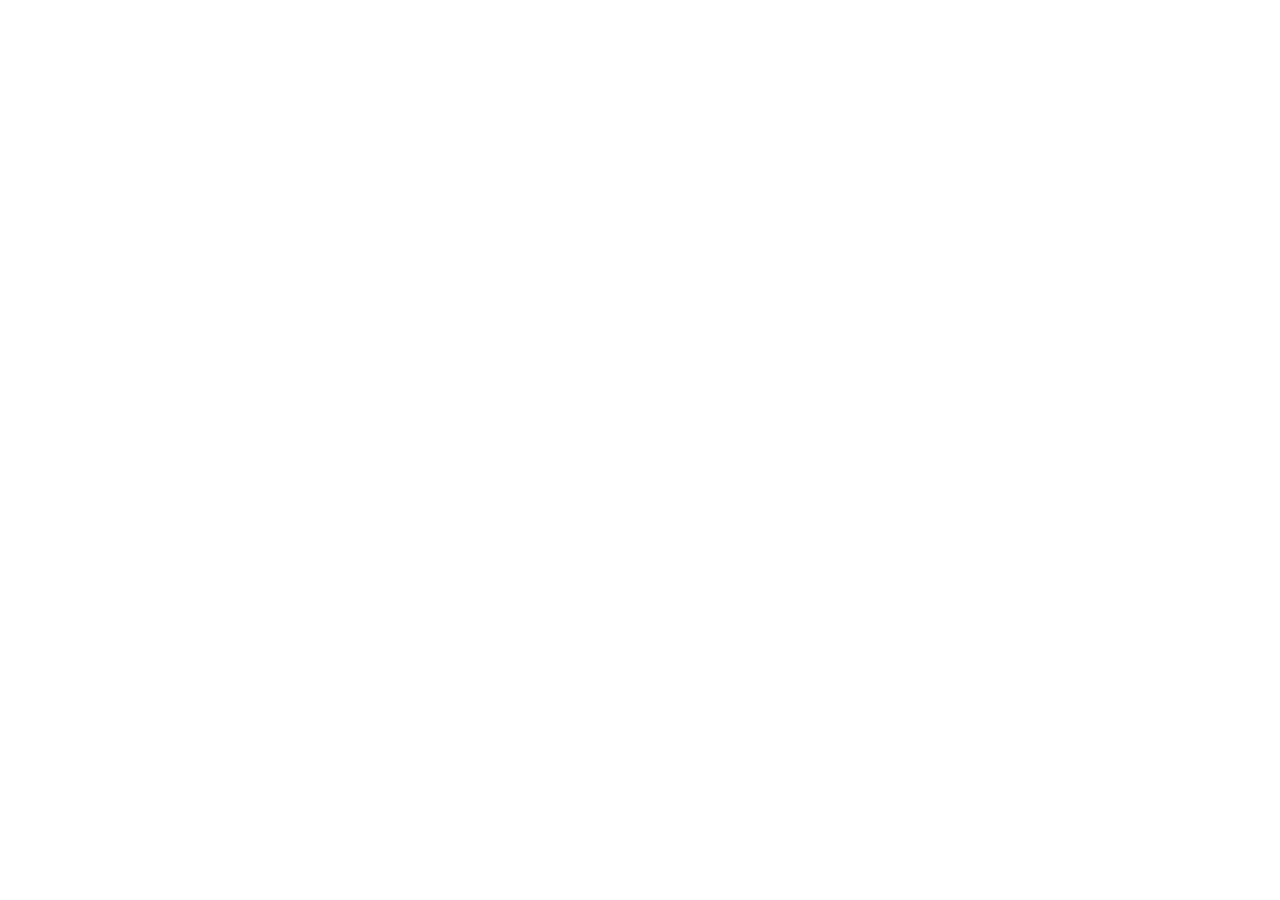
==== index.html @ 2cf87802 "coding on windows is so much better bruh" ====
<!DOCTYPE html>
<html lang="en">
    <head>
        <link rel="stylesheet" href="nav.css">
        <link rel="stylesheet" href="index.css">
        <meta name="viewport" content="width=device-width, initial-scale=1.0">
        <title>BDBDMN | The Data</title>
    </head>
    <body>
        <div class="statistics-container">
            <div class="graph-container">
            </div>
            <div class="timeline-container">
            </div>
            <div class="bios-container">
            </div>
        </div>
        <div class="movie-grid" id="post-chris-grid">
        </div>
        <div class="movie-grid" id="pre-chris-grid">
        </div>
        <script src="script.js"></script>
    </body>
</html>
---- index.css ----
.movie-grid {
    display: grid;
    grid-template-columns: repeat(auto-fit, minmax(100px, 1fr));
    justify-items: center;
    gap: 1rem;
}

#pre-chris-grid {
    column-count: 3;

}

#post-chris-grid {
    column-count: 4;
}



.film-card {
    padding: 1rem;
    margin: 1rem;
}

.card-poster {
    max-width: 100%;
    height: auto;
}

.date {
    max-width: 50%;
}

.choice-of {
    max-width: 50%;
}

.card-text {
    display: flex;
    flex-wrap: nowrap;
    overflow: hidden;
}
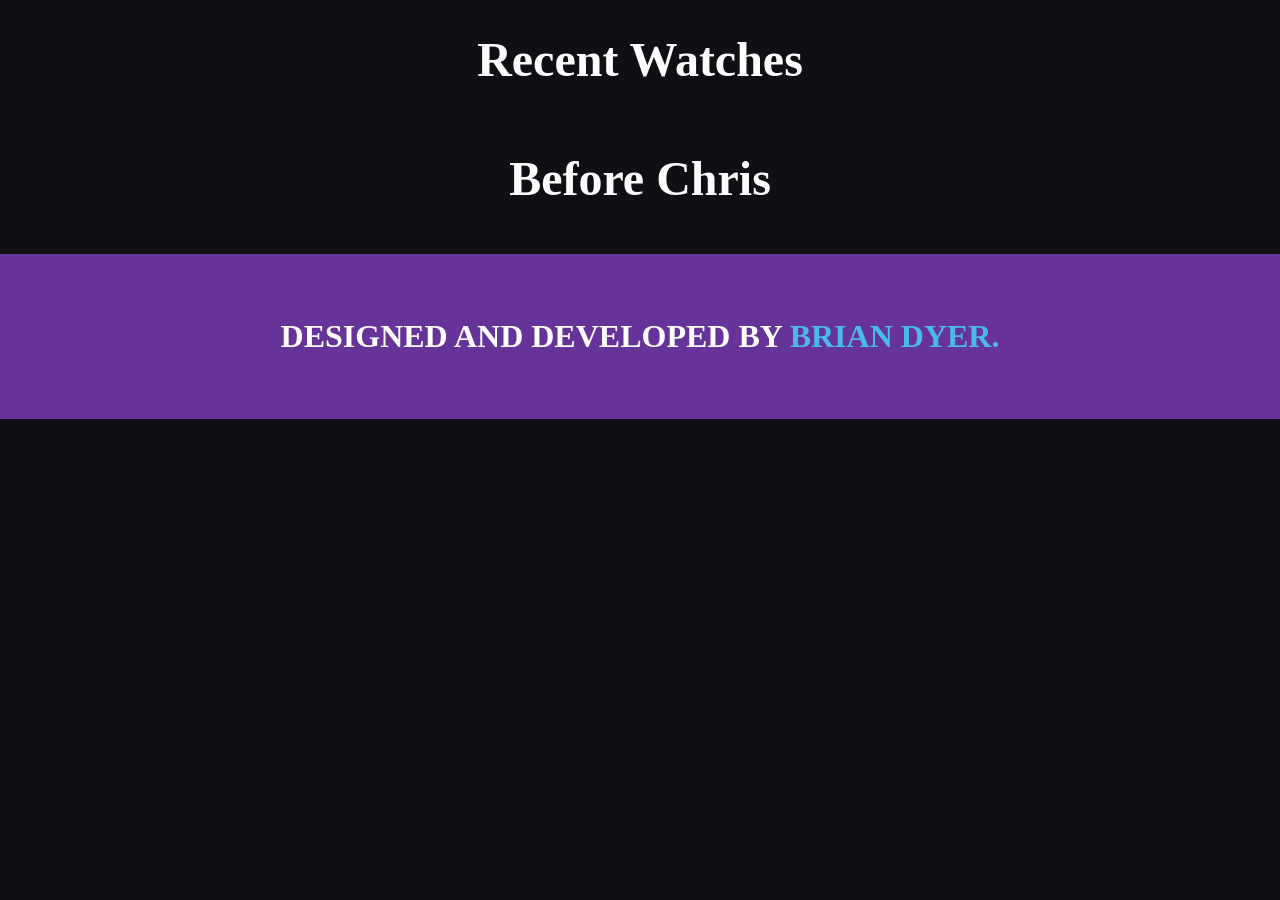
==== commit 9e68afef: "updated styles???" ====
--- a/index.html
+++ b/index.html
@@ -15,10 +15,19 @@
             <div class="bios-container">
             </div>
         </div>
-        <div class="movie-grid" id="post-chris-grid">
-        </div>
-        <div class="movie-grid" id="pre-chris-grid">
-        </div>
+        <section id="post-chris-era">
+            <h2>Recent Watches</h2>
+            <div class="movie-grid" id="post-chris-grid">
+            </div>
+        </section>
+        <section id="pre-chris-era">
+            <h2>Before Chris</h2>
+            <div class="movie-grid" id="pre-chris-grid">
+            </div>
+        </section>
+        <footer>
+            <p>DESIGNED AND DEVELOPED BY <a href="https://briandyer.com" target="_blank">BRIAN DYER.</a></p>
+        </footer>
         <script src="script.js"></script>
     </body>
 </html>
--- a/nav.css
+++ b/nav.css
@@ -0,0 +1,56 @@
+* {
+    margin: 0;
+    padding: 0;
+    clear: both;
+    box-sizing: border-box;
+}
+
+:root {
+    --blck: hsl(276, 14%, 7%);
+    --whte: hsl(240, 20%, 99%);
+    --prple: hsl(270, 50%, 40%);
+    --ddsprple: hsl(270, 30%, 15%);
+    --ldsprple: hsl(270, 64%, 75%);
+    --bl: hsl(199, 82%, 61%);
+
+    --jacob: #38FCC8;
+    --sam: #F5F5DC;
+    --brian: #F4CB2A;
+    --chris: #1E286E;
+
+    --dblue: hsl(233, 57%, 17%);
+}
+
+html {
+    scroll-behavior: smooth;
+    -ms-overflow-style: none;  /* IE and Edge */
+    scrollbar-width: none;  /* Firefox */
+}
+
+html::-webkit-scrollbar {
+    display: none; /* Chrome and the rest */
+}
+
+body {
+    background-color: var(--blck);
+    color: var(--whte);
+}
+
+a {
+    text-decoration: none;
+    color: var(--bl);
+    transition: 0.3s ease;
+}
+
+a:hover {
+    text-decoration: underline;
+}
+
+footer {
+    background-color: var(--prple);
+    color: var(--whte);
+    font-size: 2rem;
+    padding: 4rem 0;
+    text-align:center;
+    font-weight: 800;
+}
--- a/index.css
+++ b/index.css
@@ -1,41 +1,84 @@
 .movie-grid {
     display: grid;
-    grid-template-columns: repeat(auto-fit, minmax(100px, 1fr));
-    justify-items: center;
     gap: 1rem;
+    justify-self: center;
+    margin: 1rem;
 }
 
 #pre-chris-grid {
-    column-count: 3;
-
+    grid-template-columns: repeat(3, 1fr);
+    max-width: 45%;
 }
 
 #post-chris-grid {
-    column-count: 4;
+    grid-template-columns: repeat(4, 1fr);
+    max-width: 60%;
 }
 
-
+h2 {
+    font-size: 3rem;
+    text-align: center;
+    margin: 2rem;
+}
 
 .film-card {
+    display: flex;
+    flex-direction: column;
     padding: 1rem;
-    margin: 1rem;
+    background-color: var(--ddsprple);
+    color: var(--whte);
+    justify-content: center;
 }
 
 .card-poster {
-    max-width: 100%;
+    width: 100%;
     height: auto;
-}
-
-.date {
-    max-width: 50%;
-}
-
-.choice-of {
-    max-width: 50%;
+    border-radius: 10px;
+    aspect-ratio: 150/225;
 }
 
 .card-text {
     display: flex;
     flex-wrap: nowrap;
-    overflow: hidden;
+    justify-content: space-between;
+    align-items: center;
+    width: 100%;
+    padding: 16px 0 0 0;
+    height: auto;
+}
+
+.date {
+    font-weight: bold;
+}
+
+.choice-of {
+    border-radius: 10px;
+    padding: 8px 16px;
+    border: 4px solid var(--blck);
+    box-shadow: 0 6px 0 var(--blck);
+    font-weight: bold;
+}
+
+.jacob {
+    background-color: var(--jacob);
+    color: var(--blck);
+}
+
+.sam {
+    background-color: var(--sam);
+    color: var(--blck);
+}
+
+.brian {
+    background-color: var(--brian);
+    color: var(--blck);
+}
+
+.chris {
+    background-color: var(--chris);
+    color: var(--whte);
+}
+
+.statistics-container {
+    background-color: lightblue;
 }
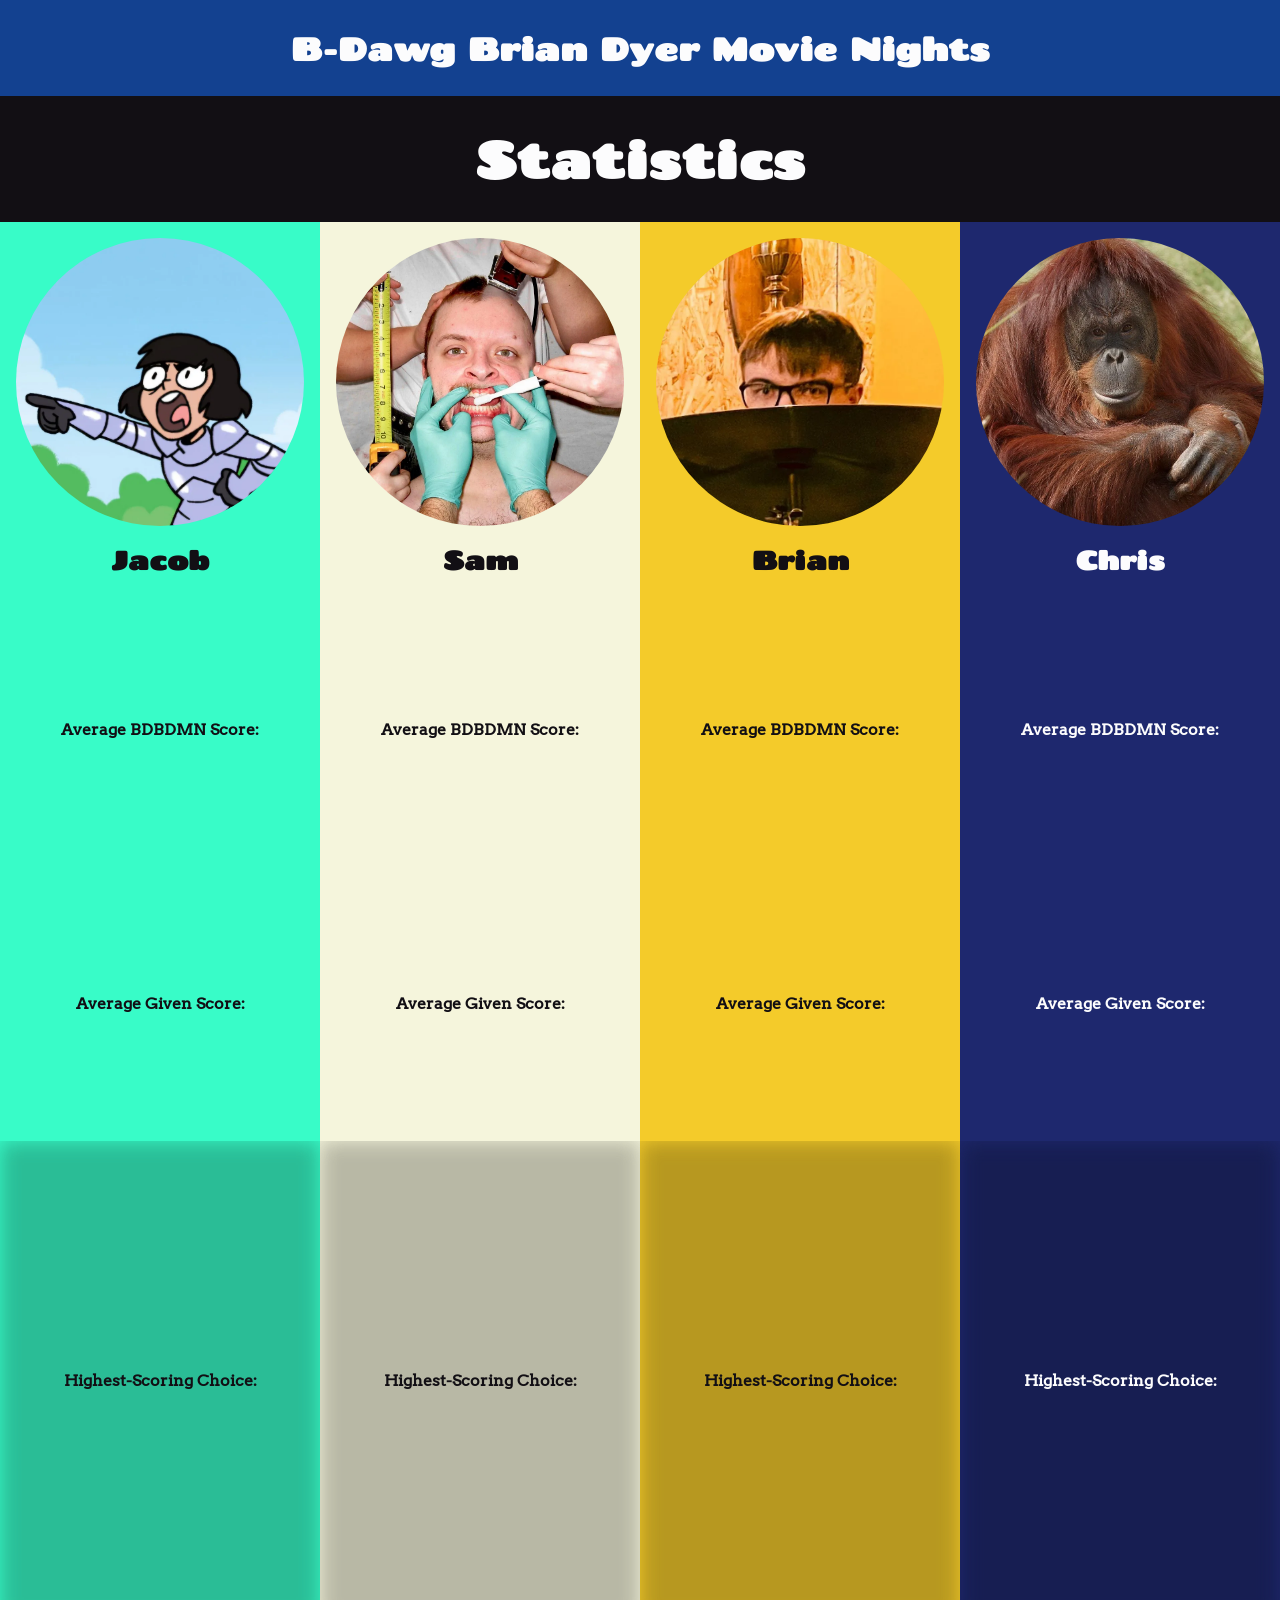
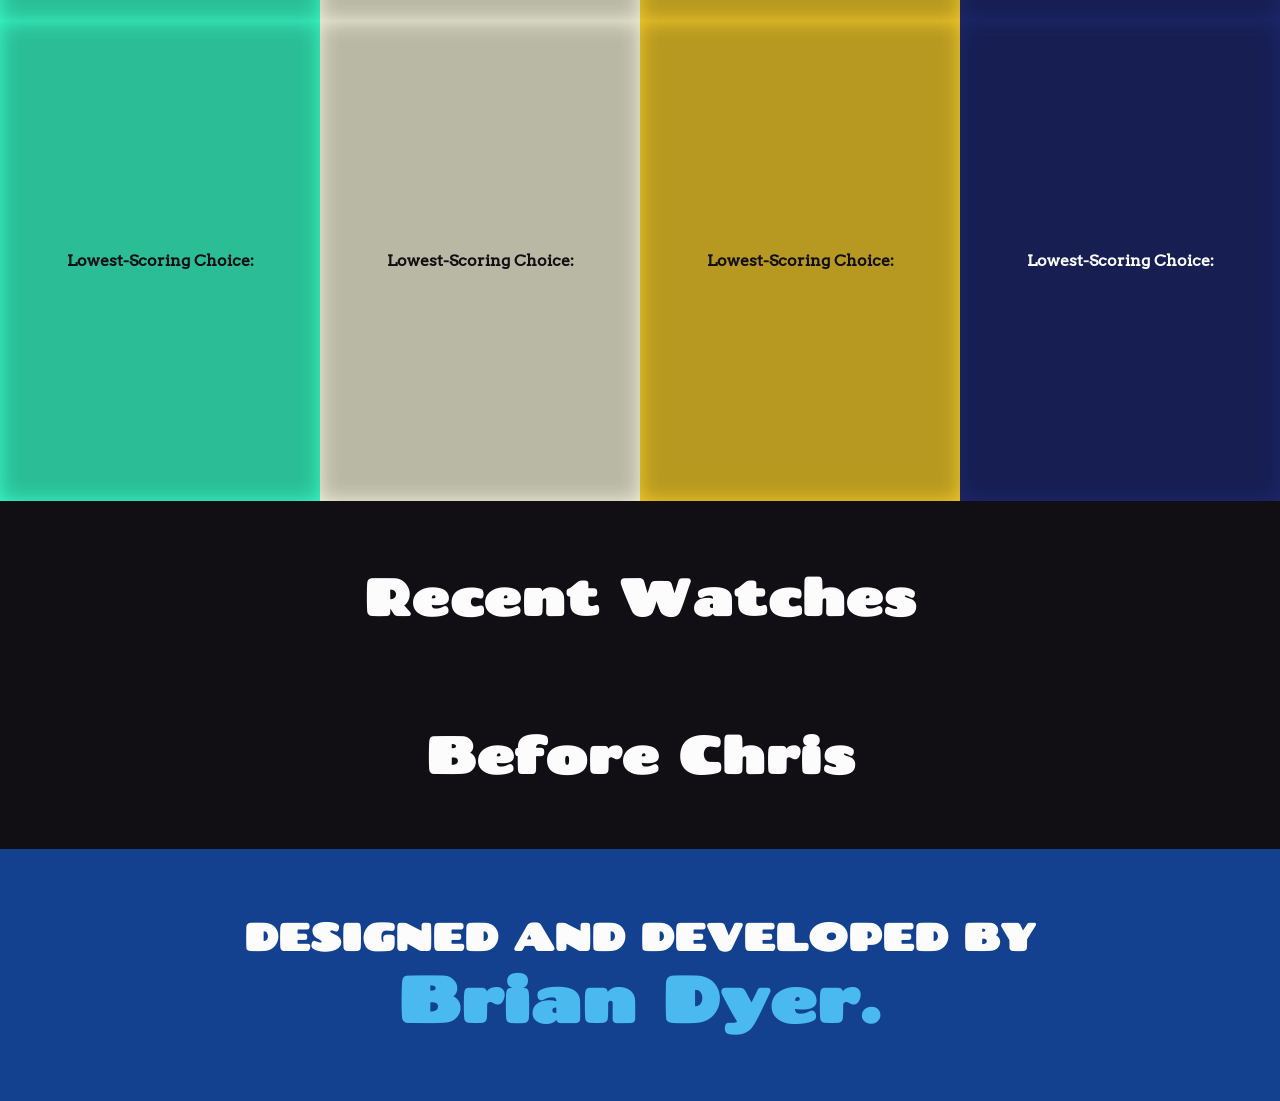
==== commit 738d56bd: "BDBDMN site 1.0" ====
--- a/index.html
+++ b/index.html
@@ -4,17 +4,120 @@
         <link rel="stylesheet" href="nav.css">
         <link rel="stylesheet" href="index.css">
         <meta name="viewport" content="width=device-width, initial-scale=1.0">
-        <title>BDBDMN | The Data</title>
+        <title>The Data | BDBDMN</title>
     </head>
     <body>
-        <div class="statistics-container">
+        <header>
+            <p class="header-desktop-txt" style="font-family:Chango;">B-Dawg Brian Dyer Movie Nights</p>
+            <p class="header-mobile-txt" style="font-family:Chango;">BDBDMNs</p>
+        </header>
+        <main>
+        <section id="statistics">
+            <h2>Statistics</h2>
             <div class="graph-container">
+                <iframe src="https://docs.google.com/spreadsheets/d/e/2PACX-1vRkmcyiRvSIhRBZUpistW24n8Ms2IXvwdMl06HRx-TnphZ68nb3LvlUXlh3KBh555neoDAcR_8OMEHD/pubchart?oid=394216943&amp;format=interactive"></iframe>
             </div>
             <div class="timeline-container">
             </div>
             <div class="bios-container">
+                <div class="jacob" id="jacob-bio">
+                    <img src="images/jacob.webp">
+                    <h3>Jacob</h3>
+                    <div id="jacob-bio-stats">
+                        <div class="bio-section" id="avg-bdbdmn">
+                            <h4>Average BDBDMN Score:</h4>
+                        </div>
+                        <div class="bio-section" id="avg-given">
+                            <h4>Average Given Score:</h4>
+                        </div>
+                        <div class="bio-section" id="high-choice">
+                            <div class="stats-text">
+                                <h4>Highest-Scoring Choice:</h4>
+                                <h4 id="stats-title"></h4>
+                            </div>
+                        </div>
+                        <div class="bio-section" id="low-choice">
+                            <div class="stats-text">
+                                <h4>Lowest-Scoring Choice:</h4>
+                                <h4 id="stats-title"></h4>
+                            </div>
+                        </div>
+                    </div>
+                </div>
+                <div class="sam" id="sam-bio">
+                    <img src="images/sam.webp">
+                    <h3>Sam</h3>
+                    <div id="sam-bio-stats">
+                        <div class="bio-section" id="avg-bdbdmn">
+                            <h4>Average BDBDMN Score:</h4>
+                        </div>
+                        <div class="bio-section" id="avg-given">
+                            <h4>Average Given Score:</h4>
+                        </div>
+                        <div class="bio-section" id="high-choice">
+                            <div class="stats-text">
+                                <h4>Highest-Scoring Choice:</h4>
+                                <h4 id="stats-title"></h4>
+                            </div>
+                        </div>
+                        <div class="bio-section" id="low-choice">
+                            <div class="stats-text">
+                                <h4>Lowest-Scoring Choice:</h4>
+                                <h4 id="stats-title"></h4>
+                            </div>
+                        </div>
+                    </div>
+                </div>
+                <div class="brian" id="brian-bio">
+                    <img src="images/brian.webp">
+                    <h3>Brian</h3>
+                    <div id="brian-bio-stats">
+                        <div class="bio-section" id="avg-bdbdmn">
+                            <h4>Average BDBDMN Score:</h4>
+                        </div>
+                        <div class="bio-section" id="avg-given">
+                            <h4>Average Given Score:</h4>
+                        </div>
+                        <div class="bio-section" id="high-choice">
+                            <div class="stats-text">
+                                <h4>Highest-Scoring Choice:</h4>
+                                <h4 id="stats-title"></h4>
+                            </div>
+                        </div>
+                        <div class="bio-section" id="low-choice">
+                            <div class="stats-text">
+                                <h4>Lowest-Scoring Choice:</h4>
+                                <h4 id="stats-title"></h4>
+                            </div>
+                        </div>
+                    </div>
+                </div>
+                <div class="chris" id="chris-bio">
+                    <img src="images/chris.webp">
+                    <h3>Chris</h3>
+                    <div id="chris-bio-stats">
+                        <div class="bio-section" id="avg-bdbdmn">
+                            <h4>Average BDBDMN Score:</h4>
+                        </div>
+                        <div class="bio-section" id="avg-given">
+                            <h4>Average Given Score:</h4>
+                        </div>
+                        <div class="bio-section" id="high-choice">
+                            <div class="stats-text">
+                                <h4>Highest-Scoring Choice:</h4>
+                                <h4 id="stats-title"></h4>
+                            </div>
+                        </div>
+                        <div class="bio-section" id="low-choice">
+                            <div class="stats-text">
+                                <h4>Lowest-Scoring Choice:</h4>
+                                <h4 id="stats-title"></h4>
+                            </div>
+                        </div>
+                    </div>
+                </div>
             </div>
-        </div>
+        </section>
         <section id="post-chris-era">
             <h2>Recent Watches</h2>
             <div class="movie-grid" id="post-chris-grid">
@@ -25,8 +128,9 @@
             <div class="movie-grid" id="pre-chris-grid">
             </div>
         </section>
+        </main>
         <footer>
-            <p>DESIGNED AND DEVELOPED BY <a href="https://briandyer.com" target="_blank">BRIAN DYER.</a></p>
+            <p>DESIGNED AND DEVELOPED BY <br><a href="https://briandyer.com" target="_blank">Brian Dyer.</a></p>
         </footer>
         <script src="script.js"></script>
     </body>
--- a/nav.css
+++ b/nav.css
@@ -6,9 +6,9 @@
 }
 
 :root {
-    --blck: hsl(276, 14%, 7%);
-    --whte: hsl(240, 20%, 99%);
-    --prple: hsl(270, 50%, 40%);
+    --blck: #120f14;
+    --whte: #fcfcfd;
+    --bdbdmnblue: hsl(218, 77%, 32%);
     --ddsprple: hsl(270, 30%, 15%);
     --ldsprple: hsl(270, 64%, 75%);
     --bl: hsl(199, 82%, 61%);
@@ -17,6 +17,10 @@
     --sam: #F5F5DC;
     --brian: #F4CB2A;
     --chris: #1E286E;
+    --lchris: rgb(100, 115, 230);
+    --other: #444444;
+
+    --std-gap: 1rem;
 
     --dblue: hsl(233, 57%, 17%);
 }
@@ -31,6 +35,33 @@
     display: none; /* Chrome and the rest */
 }
 
+@font-face {
+    font-family: "Chango";
+    src: url(Chango-Regular.ttf);
+}
+
+@font-face {
+    font-family: "Arvo";
+    src: url(Arvo-Regular.ttf);
+}
+
+header {
+    display: flex;
+    position: fixed;
+    top: 0;
+    width: 100%;
+    text-align: center;
+    justify-content: center;
+    align-items: center;
+    padding: calc(3*var(--std-gap));
+    z-index: 50;
+    background-color: var(--bdbdmnblue);
+    color: var(--whte);
+    font-weight: bold;
+    font-size: 2em;
+    height: 60px;
+}
+
 body {
     background-color: var(--blck);
     color: var(--whte);
@@ -38,19 +69,26 @@
 
 a {
     text-decoration: none;
+}
+
+footer a {
+    text-decoration: none;
     color: var(--bl);
     transition: 0.3s ease;
+    font-size: 5vw;
 }
 
-a:hover {
-    text-decoration: underline;
+footer a:hover {
+    color: var(--brian);
 }
 
 footer {
-    background-color: var(--prple);
+    margin-top: 2rem;
+    background-color: var(--bdbdmnblue);
     color: var(--whte);
-    font-size: 2rem;
+    font-size: 3vw;
     padding: 4rem 0;
     text-align:center;
     font-weight: 800;
+    font-family: Chango;
 }
--- a/index.css
+++ b/index.css
@@ -1,24 +1,47 @@
 .movie-grid {
     display: grid;
-    gap: 1rem;
+    gap: 1.5rem;
     justify-self: center;
-    margin: 1rem;
-}
-
-#pre-chris-grid {
-    grid-template-columns: repeat(3, 1fr);
-    max-width: 45%;
-}
-
-#post-chris-grid {
-    grid-template-columns: repeat(4, 1fr);
-    max-width: 60%;
+    max-width: 100%;
+    margin: 2rem;
+}
+
+@media screen and (max-width: 1224px) {
+    #pre-chris-grid {grid-template-columns: repeat(2, 1fr);}
+    #post-chris-grid {grid-template-columns: repeat(2, 1fr);}
+    .header-desktop-txt {display: none;}
+    .header-mobile-txt {display: flex;}
+}
+
+@media screen and (min-width: 700px) and (max-width: 1224px) {
+    #post-chris-grid, #pre-chris-grid {margin: 0 12%;}
+}
+
+@media screen and (min-width: 1225px) {
+    #pre-chris-grid {grid-template-columns: repeat(3, 1fr);}
+    #post-chris-grid {grid-template-columns: repeat(4, 1fr);}
+    #post-chris-grid {margin: 0 12%;}
+    #pre-chris-grid {margin: 0 20%;}
+    .header-desktop-txt {display: flex;}
+    .header-mobile-txt {display: none;}
+}
+
+section {
+    display:flex;
+    flex-wrap: wrap;
+    justify-content: center;
 }
 
 h2 {
-    font-size: 3rem;
+    font-size: 4vw;
     text-align: center;
-    margin: 2rem;
+    margin: calc(4*var(--std-gap)) 0 calc(2*var(--std-gap)) 0;
+    width: 100%;
+    font-family: "Chango";
+}
+
+a:has(.film-card) {
+    display: flex;
 }
 
 .film-card {
@@ -28,10 +51,17 @@
     background-color: var(--ddsprple);
     color: var(--whte);
     justify-content: center;
+    width: auto;
+    transition: 0.3s ease;
+}
+
+.film-card:hover {
+    transform: translateY(-0.75rem);
+    box-shadow: 0px 0px 12px var(--whte);
 }
 
 .card-poster {
-    width: 100%;
+    max-width: 100%;
     height: auto;
     border-radius: 10px;
     aspect-ratio: 150/225;
@@ -49,6 +79,7 @@
 
 .date {
     font-weight: bold;
+    font-family: Arvo;
 }
 
 .choice-of {
@@ -79,6 +110,139 @@
     color: var(--whte);
 }
 
-.statistics-container {
-    background-color: lightblue;
+.theater, .olivia {
+    background-color: var(--other);
+    color: var(--whte);
+}
+
+.bios-container {
+    width: 100%;
+    margin: 0;
+    display: grid;
+    grid-template-columns: 1fr 1fr 1fr 1fr;
+    min-height: 50vh;
+    font-family: "Chango";
+
+    .jacob {
+        img {
+            padding: 1rem;
+            max-width: 100%;
+            aspect-ratio: 1/1;
+            object-fit: cover;
+            border-radius: 100%;
+        }
+    }
+    .sam {
+        img {
+            padding: 1rem;
+            max-width: 100%;
+            aspect-ratio: 1/1;
+            object-fit: cover;
+            border-radius: 100%;
+        }
+    }
+    .brian {
+        img {
+            padding: 1rem;
+            max-width: 100%;
+            aspect-ratio: 1/1;
+            object-fit: cover;
+            border-radius: 100%;
+        }
+    }
+    .chris {
+        img {
+            padding: 1rem;
+            max-width: 100%;
+            aspect-ratio: 1/1;
+            object-fit: cover;
+            border-radius: 100%;
+        }
+    }
+
+    h3 {
+        width: 100%;
+        font-size: 2vw;
+        text-align: center;
+        padding-bottom: 1rem;
+    }
+
+    hr {
+        height: 2px;
+        color: var(--blck);
+    }
+}
+
+#jacob-bio-stats, #sam-bio-stats, #brian-bio-stats, #chris-bio-stats {
+    display:grid;
+    grid-template-rows: 1fr 1fr 1.75fr 1.75fr;
+    .stats-text {
+        width: 100%;
+        height: 100%;
+        text-align: center;
+        backdrop-filter: blur(10px) brightness(75%);
+        display: flex;
+        flex-direction: column;
+        font-weight: bold;
+    }
+    h4 {
+        font-size: 1.25vw;
+        text-align: center;
+        font-family: Arvo, serif;
+    }
+    p {
+        font-size: 7.5vw;
+        font-weight: bold;
+    }
+    #stats-title {
+        font-size: 2vw;
+        font-style: italic;
+        font-family: Chango, sans-serif;
+    }
+    div {
+        height: auto;
+        width: 100%;
+        display:flex;
+        flex-wrap:wrap;
+        justify-content: center;
+        align-items: space-around;
+    }
+}
+
+#statistics {
+    margin-top: 4rem;
+}
+
+.bio-section {
+    align-items: center;
+    display: flex;
+    flex-direction: column;
+    max-width: 25vw;
+}
+
+.bio-section:not(:has(#stats-title)) {
+    margin: 1rem 0;
+}
+
+#high-choice, #low-choice {
+    background-size:cover;
+    background-position:center center;
+    aspect-ratio: 2/3;
+}
+
+.graph-container {
+    display: none;
+    width: 100vw;
+    min-height: 50vh;
+    object-fit: cover;
+    margin-top: 12rem;
+    justify-content: center;
+}
+
+.graph-container iframe {
+    border: none;
+    height: 100% !important;
+    width: auto;
+    aspect-ratio: 600/371;
+    display:flex;
 }
